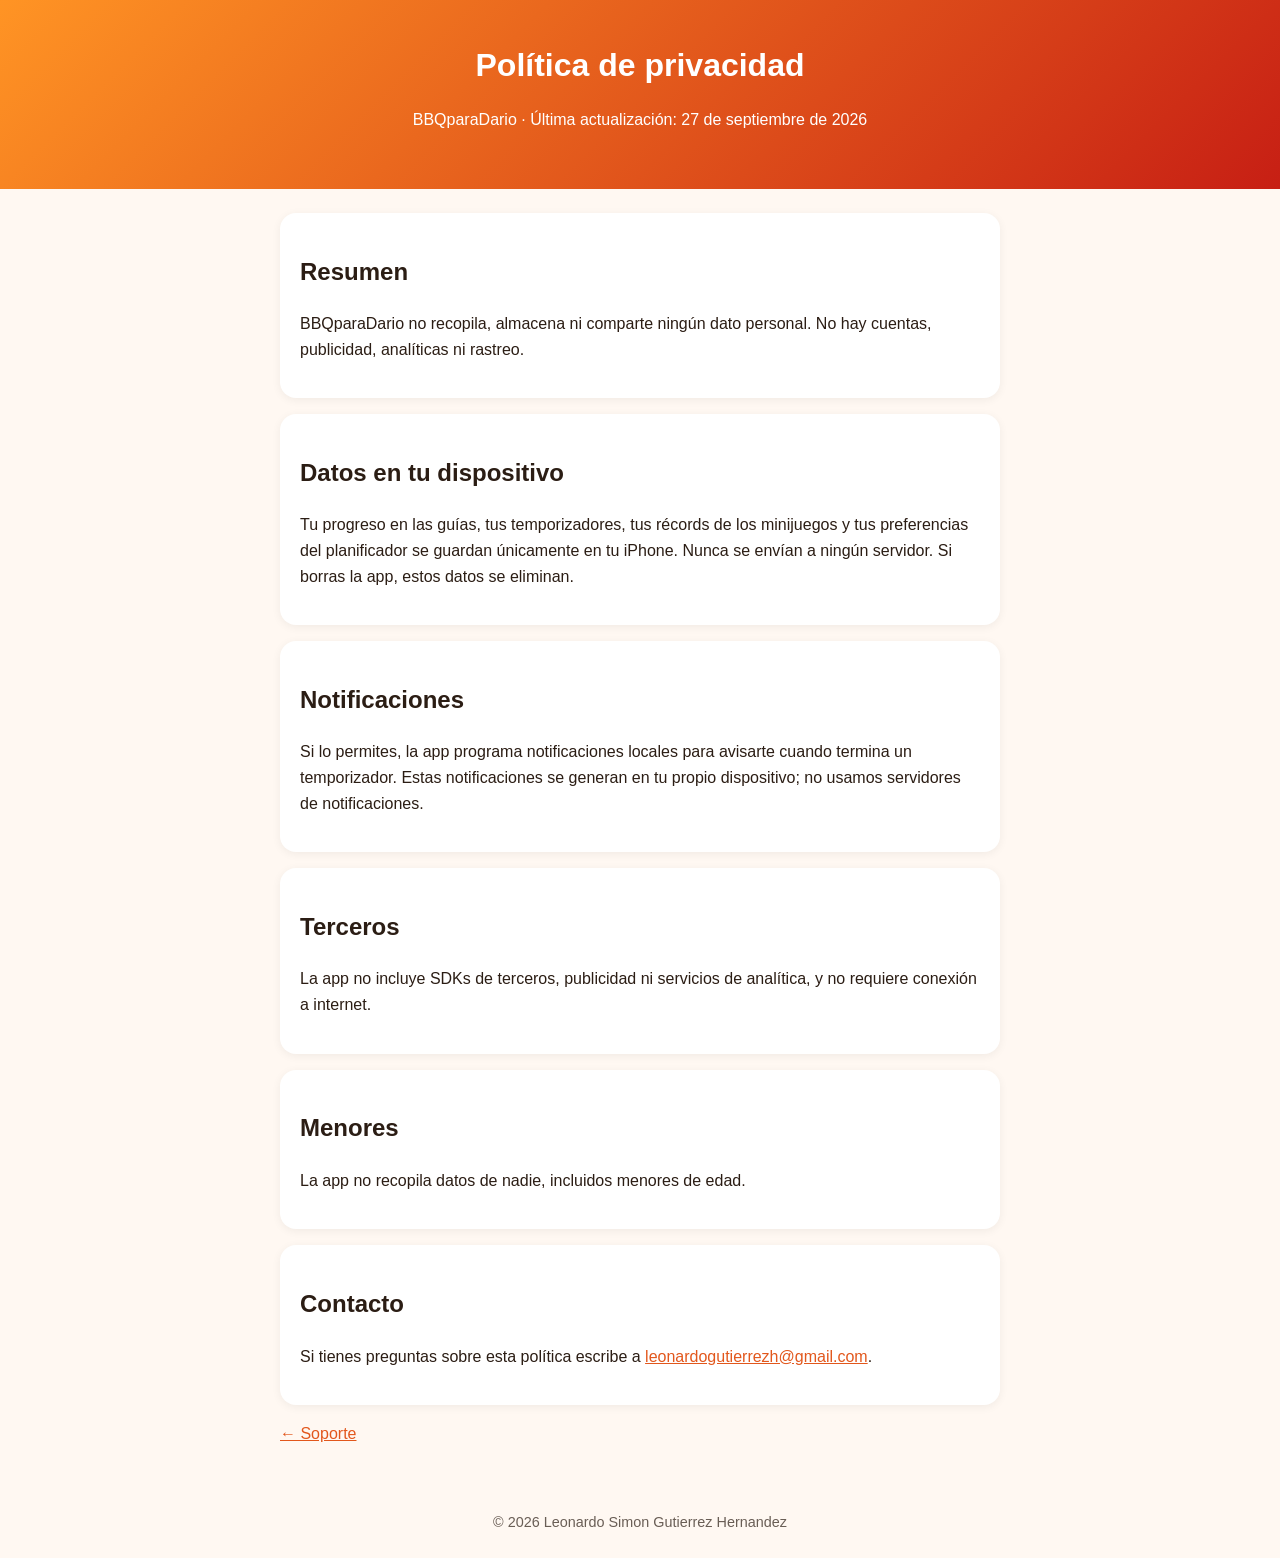
==== privacy.html @ a3f538dc "BBQparaDario support and privacy pages Co-Authored-By: Claude Opus 5.5 <noreply@anthropic.com>" ====
<!doctype html><html lang="es"><head><meta charset="utf-8"><meta name="viewport" content="width=device-width,initial-scale=1">
<title>BBQparaDario – Política de privacidad</title><link rel="stylesheet" href="style.css"></head><body>
<header><h1>Política de privacidad</h1><p>BBQparaDario · Última actualización: 27 de septiembre de 2026</p></header>
<main>
<div class="card"><h2>Resumen</h2><p>BBQparaDario no recopila, almacena ni comparte ningún dato personal. No hay cuentas, publicidad, analíticas ni rastreo.</p></div>
<div class="card"><h2>Datos en tu dispositivo</h2><p>Tu progreso en las guías, tus temporizadores, tus récords de los minijuegos y tus preferencias del planificador se guardan únicamente en tu iPhone. Nunca se envían a ningún servidor. Si borras la app, estos datos se eliminan.</p></div>
<div class="card"><h2>Notificaciones</h2><p>Si lo permites, la app programa notificaciones locales para avisarte cuando termina un temporizador. Estas notificaciones se generan en tu propio dispositivo; no usamos servidores de notificaciones.</p></div>
<div class="card"><h2>Terceros</h2><p>La app no incluye SDKs de terceros, publicidad ni servicios de analítica, y no requiere conexión a internet.</p></div>
<div class="card"><h2>Menores</h2><p>La app no recopila datos de nadie, incluidos menores de edad.</p></div>
<div class="card"><h2>Contacto</h2><p>Si tienes preguntas sobre esta política escribe a <a href="mailto:leonardogutierrezh@gmail.com">leonardogutierrezh@gmail.com</a>.</p></div>
<p><a href="index.html">← Soporte</a></p>
</main><footer>© 2026 Leonardo Simon Gutierrez Hernandez</footer></body></html>
---- style.css ----
:root{--bg:#fff8f2;--fg:#2b1d14;--accent:#e2571c;--card:#ffffff}
@media (prefers-color-scheme:dark){:root{--bg:#1c1410;--fg:#f5ebe3;--card:#2a1f19}}
body{margin:0;font-family:-apple-system,BlinkMacSystemFont,"Segoe UI",sans-serif;background:var(--bg);color:var(--fg);line-height:1.6}
header{background:linear-gradient(135deg,#ff9424,#c71f14);color:#fff;padding:40px 16px;text-align:center}
header h1{margin:0;font-size:2rem}main{max-width:720px;margin:0 auto;padding:24px 16px}
.card{background:var(--card);border-radius:16px;padding:20px;margin-bottom:16px;box-shadow:0 2px 10px rgba(0,0,0,.06)}
a{color:var(--accent)}footer{text-align:center;opacity:.7;padding:24px 16px;font-size:.9rem}
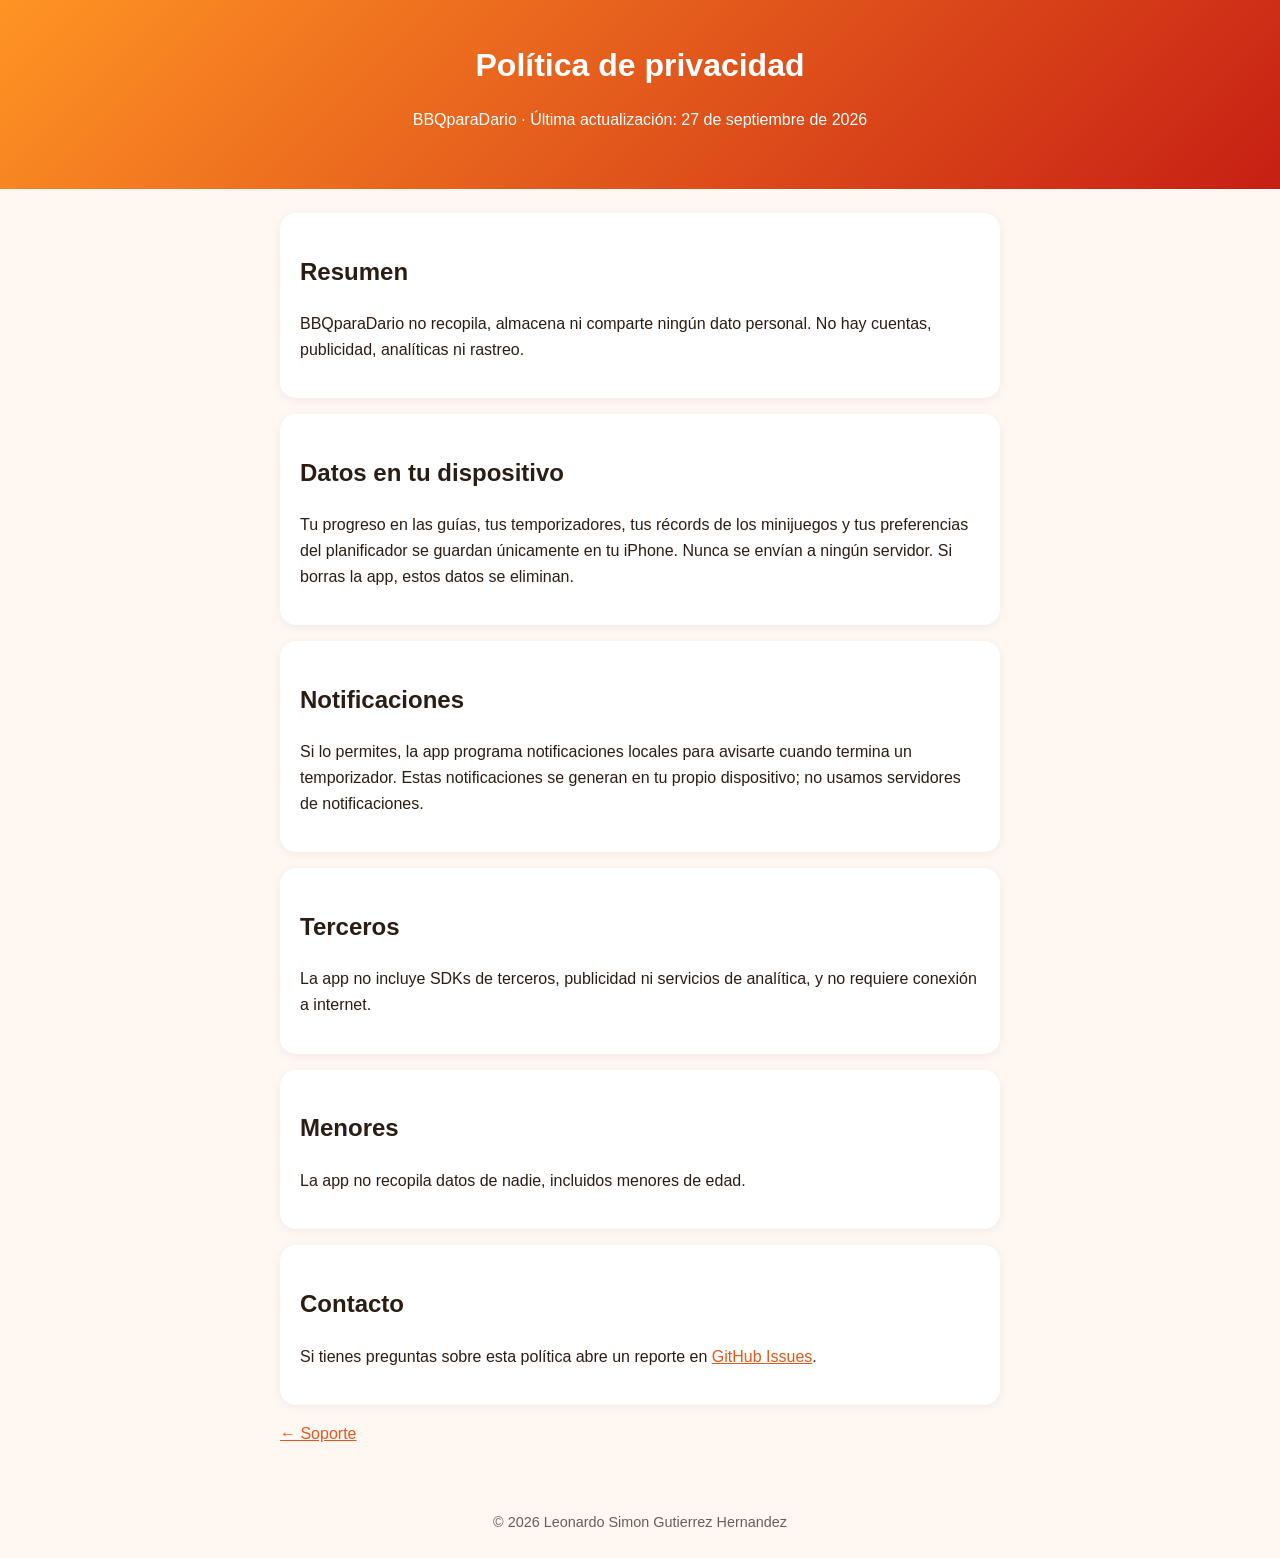
==== commit e07b6ed0: "Use GitHub Issues for contact Co-Authored-By: Claude Opus 5.5 <noreply@anthropic.com>" ====
--- a/privacy.html
+++ b/privacy.html
@@ -7,6 +7,6 @@
 <div class="card"><h2>Notificaciones</h2><p>Si lo permites, la app programa notificaciones locales para avisarte cuando termina un temporizador. Estas notificaciones se generan en tu propio dispositivo; no usamos servidores de notificaciones.</p></div>
 <div class="card"><h2>Terceros</h2><p>La app no incluye SDKs de terceros, publicidad ni servicios de analítica, y no requiere conexión a internet.</p></div>
 <div class="card"><h2>Menores</h2><p>La app no recopila datos de nadie, incluidos menores de edad.</p></div>
-<div class="card"><h2>Contacto</h2><p>Si tienes preguntas sobre esta política escribe a <a href="mailto:leonardogutierrezh@gmail.com">leonardogutierrezh@gmail.com</a>.</p></div>
+<div class="card"><h2>Contacto</h2><p>Si tienes preguntas sobre esta política abre un reporte en <a href="https://github.com/leonardogutierrezh/bbqparadario/issues">GitHub Issues</a>.</p></div>
 <p><a href="index.html">← Soporte</a></p>
 </main><footer>© 2026 Leonardo Simon Gutierrez Hernandez</footer></body></html>
